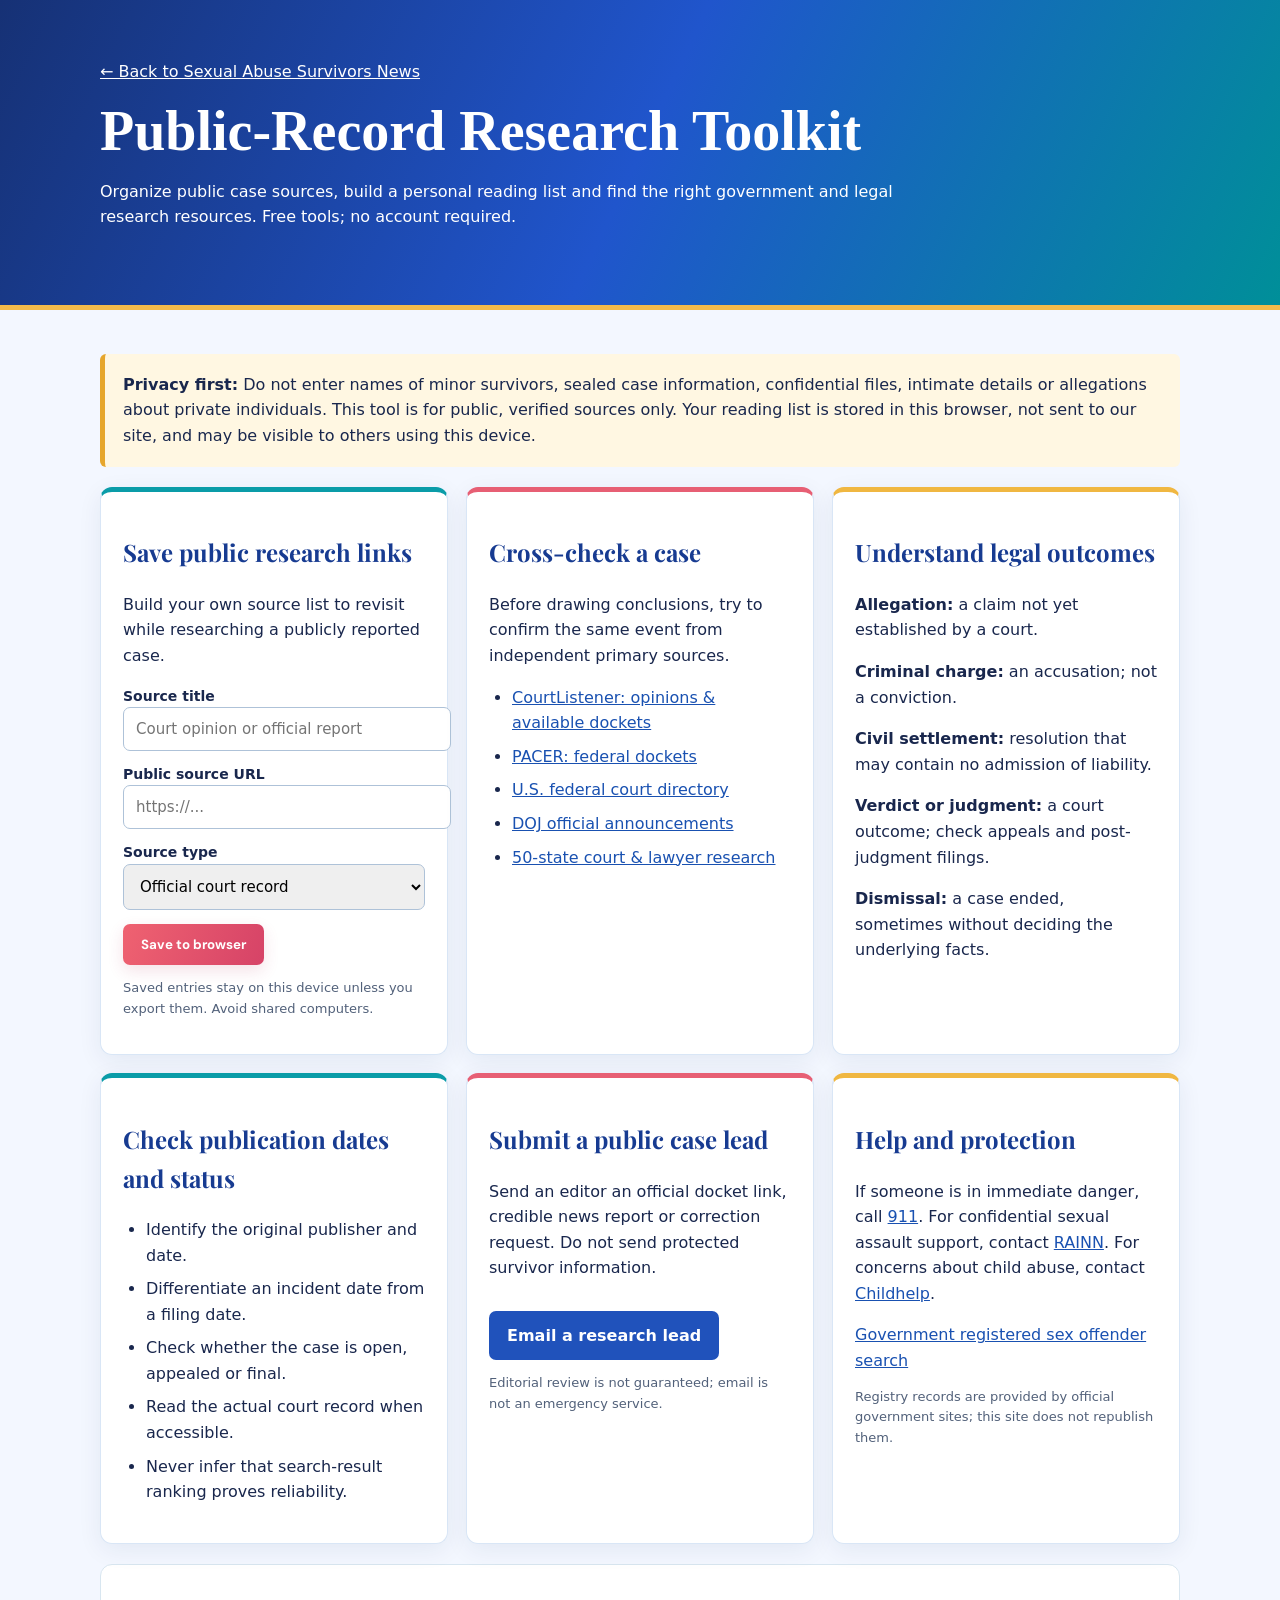
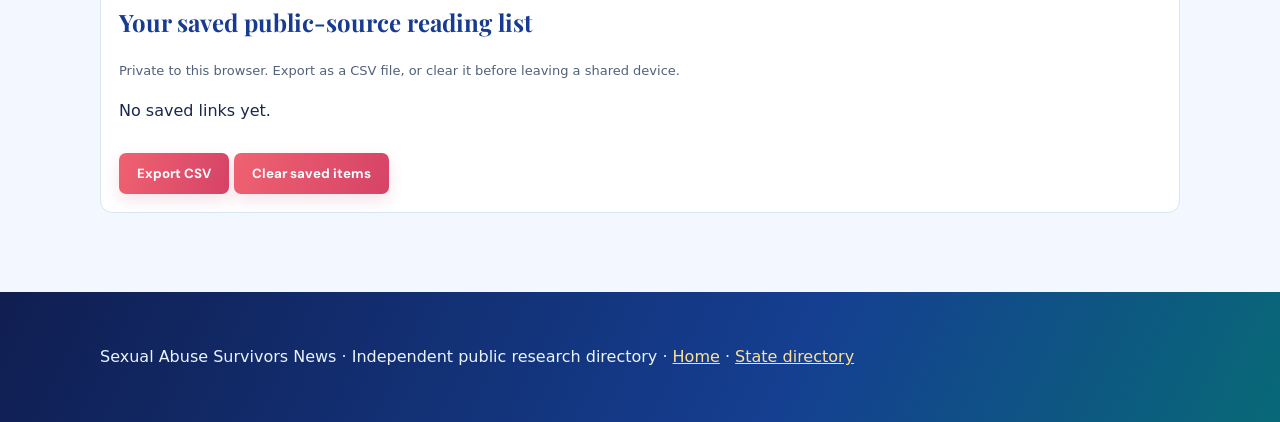
==== research-toolkit.html @ 8b26aec2 "Launch privacy-focused public-record research toolkit with browser reading list and CSV export" ====
<!doctype html><html lang="en"><head><meta charset="utf-8"><meta name="viewport" content="width=device-width,initial-scale=1"><title>Research Toolkit | Sexual Abuse Survivors News</title><meta name="description" content="Free tools for organizing public sexual abuse case research: source comparison, timeline, citations, records request guidance and responsible reporting."><link rel="canonical" href="https://lawupdates.github.io/survivor-justice-news/research-toolkit.html"><link rel="stylesheet" href="assets/editorial.css"><style>body{margin:0;background:#f3f7ff;color:#19274d;font:16px/1.6 system-ui}.shell{max-width:1080px;margin:auto;padding:24px}.banner{background:linear-gradient(115deg,#163175,#2055cc,#008f99);color:white;padding:35px 0;border-bottom:5px solid #f3ba4a}.banner a{color:white}.banner h1{font:700 clamp(2rem,5vw,3.5rem) Georgia;margin:14px 0}.intro{max-width:800px}.panels{display:grid;grid-template-columns:repeat(auto-fit,minmax(290px,1fr));gap:18px}.panel{background:white;border:1px solid #d9e6f6;border-top:5px solid #0a9ca8;padding:22px;border-radius:12px;box-shadow:0 6px 24px #13265912}.panel:nth-child(3n+2){border-top-color:#e75f74}.panel:nth-child(3n){border-top-color:#f0b741}label{display:block;font-weight:650;font-size:14px;margin-top:12px}input,select,textarea{display:block;width:100%;padding:12px;border-radius:7px;border:1px solid #aec2d8;font:15px system-ui}button,.primary{display:inline-block;margin-top:14px;padding:12px 18px;border:0;border-radius:7px;background:#2052bb;color:white;font-weight:700;cursor:pointer;text-decoration:none}button:hover{background:#0c818e}button.secondary{background:#e5edf9;color:#173b80}ul{padding-left:23px}li{margin:8px 0}.fine{font:13px/1.6 system-ui;color:#52617a}.notice{border-left:5px solid #e6a62c;background:#fff7e2;padding:18px;margin:20px 0;border-radius:6px}a{color:#1951b1}.saved{margin:20px 0;background:white;border-radius:12px;padding:18px;border:1px solid #d8e6f0}.saved-item{border-bottom:1px solid #e4e9f2;padding:12px 0;overflow-wrap:anywhere}.saved-item button{margin-left:12px}footer{background:#132b68;color:#fff;padding:28px;margin-top:35px}footer a{color:#fff}</style></head><body><header class="banner"><div class="shell"><a href="./">← Back to Sexual Abuse Survivors News</a><h1>Public-Record Research Toolkit</h1><p class="intro">Organize public case sources, build a personal reading list and find the right government and legal research resources. Free tools; no account required.</p></div></header><main class="shell"><div class="notice"><strong>Privacy first:</strong> Do not enter names of minor survivors, sealed case information, confidential files, intimate details or allegations about private individuals. This tool is for public, verified sources only. Your reading list is stored in this browser, not sent to our site, and may be visible to others using this device.</div><div class="panels"><section class="panel"><h2>Save public research links</h2><p>Build your own source list to revisit while researching a publicly reported case.</p><form id="save"><label for="title">Source title</label><input id="title" maxlength="160" required placeholder="Court opinion or official report"><label for="url">Public source URL</label><input id="url" type="url" required placeholder="https://..."><label for="kind">Source type</label><select id="kind"><option>Official court record</option><option>Government release</option><option>News reporting</option><option>Attorney directory</option><option>Advocacy resource</option><option>Other public source</option></select><button type="submit">Save to browser</button></form><p class="fine">Saved entries stay on this device unless you export them. Avoid shared computers.</p></section><section class="panel"><h2>Cross-check a case</h2><p>Before drawing conclusions, try to confirm the same event from independent primary sources.</p><ul><li><a href="https://www.courtlistener.com/" target="_blank" rel="noopener noreferrer">CourtListener: opinions & available dockets</a></li><li><a href="https://pcl.uscourts.gov/pcl/" target="_blank" rel="noopener noreferrer">PACER: federal dockets</a></li><li><a href="https://www.uscourts.gov/about-federal-courts/court-role-and-structure/court-website-links" target="_blank" rel="noopener noreferrer">U.S. federal court directory</a></li><li><a href="https://www.justice.gov/news" target="_blank" rel="noopener noreferrer">DOJ official announcements</a></li><li><a href="state-research.html">50-state court & lawyer research</a></li></ul></section><section class="panel"><h2>Understand legal outcomes</h2><p><strong>Allegation:</strong> a claim not yet established by a court.</p><p><strong>Criminal charge:</strong> an accusation; not a conviction.</p><p><strong>Civil settlement:</strong> resolution that may contain no admission of liability.</p><p><strong>Verdict or judgment:</strong> a court outcome; check appeals and post-judgment filings.</p><p><strong>Dismissal:</strong> a case ended, sometimes without deciding the underlying facts.</p></section><section class="panel"><h2>Check publication dates and status</h2><ul><li>Identify the original publisher and date.</li><li>Differentiate an incident date from a filing date.</li><li>Check whether the case is open, appealed or final.</li><li>Read the actual court record when accessible.</li><li>Never infer that search-result ranking proves reliability.</li></ul></section><section class="panel"><h2>Submit a public case lead</h2><p>Send an editor an official docket link, credible news report or correction request. Do not send protected survivor information.</p><a class="primary" href="mailto:legalpioneer@proton.me?subject=Sexual%20Abuse%20Survivors%20News%20-%20Public%20Case%20Lead&body=Public%20source%20URL%3A%0AJurisdiction%3A%0ACase%20or%20article%20title%3A%0ADetails%20to%20verify%3A">Email a research lead</a><p class="fine">Editorial review is not guaranteed; email is not an emergency service.</p></section><section class="panel"><h2>Help and protection</h2><p>If someone is in immediate danger, call <a href="tel:911">911</a>. For confidential sexual assault support, contact <a href="https://hotline.rainn.org/">RAINN</a>. For concerns about child abuse, contact <a href="https://childhelphotline.org/">Childhelp</a>.</p><a href="state-research.html#registry">Government registered sex offender search</a><p class="fine">Registry records are provided by official government sites; this site does not republish them.</p></section></div><section class="saved"><h2>Your saved public-source reading list</h2><p class="fine">Private to this browser. Export as a CSV file, or clear it before leaving a shared device.</p><div id="items" aria-live="polite"></div><button type="button" id="export">Export CSV</button> <button type="button" class="secondary" id="clear">Clear saved items</button></section></main><footer><div class="shell">Sexual Abuse Survivors News · Independent public research directory · <a href="./">Home</a> · <a href="state-research.html">State directory</a></div></footer><script>
(()=>{'use strict';const KEY='sasn-public-research-v1';let records=[];try{const v=JSON.parse(localStorage.getItem(KEY)||'[]');if(Array.isArray(v))records=v.filter(x=>x&&typeof x.title==='string'&&typeof x.url==='string').slice(0,200)}catch(e){}const by=id=>document.getElementById(id);function persist(){try{localStorage.setItem(KEY,JSON.stringify(records))}catch(e){alert('This browser could not store your reading list.')}}function draw(){by('items').replaceChildren();if(!records.length){const p=document.createElement('p');p.textContent='No saved links yet.';by('items').append(p);return}records.forEach((r,i)=>{const d=document.createElement('div');d.className='saved-item';const a=document.createElement('a');a.href=r.url;a.rel='noopener noreferrer';a.target='_blank';a.textContent=r.title;const small=document.createElement('span');small.className='fine';small.textContent=' · '+r.kind;const del=document.createElement('button');del.type='button';del.className='secondary';del.textContent='Remove';del.onclick=()=>{records.splice(i,1);persist();draw()};d.append(a,small,del);by('items').append(d)})}by('save').addEventListener('submit',e=>{e.preventDefault();const title=by('title').value.trim(),url=by('url').value.trim(),kind=by('kind').value;let parsed;try{parsed=new URL(url)}catch(e){alert('Enter a valid source URL.');return}if(parsed.protocol!=='https:'){alert('Only HTTPS source links are accepted.');return}records.unshift({title,url:parsed.href,kind});records=records.slice(0,200);persist();draw();by('save').reset()});by('clear').onclick=()=>{if(confirm('Erase your saved reading list from this browser?')){records=[];persist();draw()}};by('export').onclick=()=>{const q=s=>'"'+String(s).replaceAll('"','""')+'"';const csv=['Title,URL,Type',...records.map(x=>[x.title,x.url,x.kind].map(q).join(','))].join('\r\n');const blob=new Blob([csv],{type:'text/csv;charset=utf-8'});const u=URL.createObjectURL(blob),a=document.createElement('a');a.href=u;a.download='public-source-research.csv';a.click();setTimeout(()=>URL.revokeObjectURL(u),1000)};draw()})();
</script></body></html>
---- assets/editorial.css ----
@import url('https://fonts.googleapis.com/css2?family=DM+Sans:wght@400;500;600;700;800&family=Playfair+Display:wght@500;600;700;800&display=swap');
:root{--ink:#16233b;--navy:#0b1a2d;--copper:#d1a467;--cream:#fbf8f2;--stroke:#dce3e8}html{scroll-behavior:smooth}body{background:var(--cream);color:var(--ink)}.top{background:var(--navy);border-bottom:1px solid #ffffff25}.brand,.hero h1,h2,h3{font-family:"Playfair Display",Georgia,serif}.brand{font-size:26px}.nav a{letter-spacing:.2px}.nav a:hover{color:#e7c48e}.hero{position:relative;overflow:hidden;background:radial-gradient(ellipse at 80% 15%,#314e6b 0%,transparent 48%),linear-gradient(115deg,#091b32,#16314b 73%,#203b4c);padding:86px 20px 78px}.hero:after{content:"";position:absolute;right:-110px;bottom:-220px;width:450px;height:450px;border:1px solid #dfc08d3a;border-radius:50%;box-shadow:0 0 0 65px #dfc08d09,0 0 0 135px #dfc08d08;pointer-events:none}.hero .wrap{position:relative;z-index:1}.hero h1{font-size:clamp(40px,6vw,70px);letter-spacing:-1.8px;max-width:870px;line-height:1.09}.hero p{font-family:"DM Sans",system-ui;font-size:16px}.tag{font-family:"DM Sans",system-ui;color:#efca8e;font-weight:800}.searchbox{border:1px solid #f0e8dc;border-radius:14px;box-shadow:0 20px 45px #060f1d59;max-width:990px}.searchbox input,.searchbox select{background:#fafbfc}.searchbox input:focus,.searchbox select:focus{outline:3px solid #d1a46780}.searchbox button,button{background:#bd8a4a;font-family:"DM Sans",system-ui}.searchbox button:hover,button:hover{background:#a36d35}main{padding-top:58px}.card{border-radius:13px;transition:transform .15s,box-shadow .15s}.card:hover{transform:translateY(-2px);box-shadow:0 12px 35px #12223c18}.card h3{font-size:21px}.card p,.muted,.linkgrid a,.result p,.note{font-family:"DM Sans",system-ui}.accent{background:#bd8a4a}.linkgrid a{border-radius:11px;transition:background .2s}.linkgrid a:hover{background:#eef3f7}.section{margin-bottom:70px}.stat-row{display:grid;grid-template-columns:repeat(4,1fr);gap:14px;margin:0 0 50px}.stat{background:#fff;padding:20px 24px;border-radius:12px;border:1px solid var(--stroke)}.stat strong{font:700 31px "Playfair Display",Georgia,serif;display:block;color:#183654}.stat span{font:12px "DM Sans",sans-serif;color:#657183;letter-spacing:.6px;text-transform:uppercase}.enhanced-tools{display:flex;gap:10px;flex-wrap:wrap;align-items:center;margin:20px 0}.enhanced-tools button{font-size:13px;padding:10px 16px;border-radius:30px}.enhanced-tools button[aria-pressed=true]{background:#142d4b}.news-meta{font:11px "DM Sans",sans-serif;letter-spacing:.7px;color:#835d31;text-transform:uppercase;margin-bottom:7px}.news-grid{display:grid;grid-template-columns:repeat(2,1fr);gap:12px}.news-grid .result{border:1px solid var(--stroke);background:#fff;border-radius:11px;padding:19px}.news-grid .result a{font:700 18px/1.45 "Playfair Display",Georgia,serif;color:#162b45;text-decoration:none}.news-grid .result a:hover{text-decoration:underline}.micro{font:13px/1.6 "DM Sans",system-ui;color:#617083}.photo-strip{display:grid;grid-template-columns:repeat(3,1fr);gap:15px;margin-top:20px}.photo-tile{position:relative;min-height:230px;border-radius:13px;overflow:hidden;background:linear-gradient(135deg,#193450,#4e6d7e);display:flex;flex-direction:column;justify-content:end;padding:20px;color:#fff}.photo-tile:nth-child(2){background:linear-gradient(135deg,#3c4f69,#7b8b92)}.photo-tile:nth-child(3){background:linear-gradient(135deg,#41515a,#9e8a66)}.photo-tile:before{content:"";position:absolute;inset:0;opacity:.16;background:repeating-linear-gradient(120deg,transparent 0 34px,#fff 35px,#fff 36px)}.photo-tile strong,.photo-tile span{position:relative}.photo-tile strong{font:700 24px "Playfair Display",Georgia}.photo-tile span{font:13px "DM Sans",sans-serif;margin-top:8px}.photo-tile a{position:absolute;inset:0}.photo-tile a:focus{outline:3px solid #d1a467;outline-offset:-3px}#updated-note{display:inline-flex;align-items:center;gap:8px;border-radius:25px;background:#e8f0e9;color:#42614a;font:12px "DM Sans",sans-serif;padding:7px 11px;margin-top:10px}@media(max-width:780px){.hero{padding:56px 20px}.stat-row{grid-template-columns:repeat(2,1fr)}.photo-strip,.news-grid{grid-template-columns:1fr}}@media(max-width:460px){.stat-row{grid-template-columns:1fr 1fr}.stat{padding:14px}.stat strong{font-size:26px}}

/* Vibrant editorial refresh — October 2026 */
:root{--ink:#14234b;--royal:#244bd1;--teal:#078e98;--coral:#ee6570;--gold:#f3b844;--mist:#f4f8fc}
body{background:var(--mist);color:var(--ink)}
.top{background:linear-gradient(110deg,#13265c 0%,#214ac9 58%,#047f92 100%)!important;border-bottom:5px solid #f3b844}
.brand{color:#fff!important;text-shadow:0 1px 3px #071e4d44}
.brand small{color:#ffe29b!important}
.nav a{color:#fff!important;opacity:.95}.nav a:hover{color:#ffe29b!important;opacity:1}
.hero{background:linear-gradient(125deg,#18347f 0%,#2254d0 52%,#068d98 100%)!important;position:relative}
.hero h1{color:#fff!important;text-shadow:0 2px 12px #071a4845}
.hero .tag{color:#ffe397!important}
.searchbox{border:2px solid #a6e7e8;box-shadow:0 16px 42px #03184730!important}
button,.cta{background:linear-gradient(110deg,#ef6271,#d64367)!important;color:white!important;border:0!important;box-shadow:0 6px 16px #b7315c24;transition:filter .18s,transform .18s}
button:hover,.cta:hover{filter:brightness(1.1);transform:translateY(-1px)}
a{color:#164cbd}a:hover{color:#007c88}
h2{color:#173b91!important}
.accent{width:68px!important;height:5px!important;border-radius:5px;background:linear-gradient(90deg,#ef6570,#f5c24e,#0ca1ab)!important}
.card{border:1px solid #dbe6f5!important;border-top:4px solid #0aa0ad!important;background:#fff!important;box-shadow:0 9px 26px #182e6412!important;transition:transform .18s,box-shadow .18s}
.card:nth-child(3n+2){border-top-color:#ef6570!important}.card:nth-child(3n){border-top-color:#f0b740!important}
.card:hover{transform:translateY(-3px);box-shadow:0 16px 33px #153a7b25!important}
.pill{background:#def7f5!important;color:#066774!important;font-weight:700}
.linkgrid a{border-left:4px solid #069caa!important;box-shadow:0 5px 18px #172b5610!important}
.help-alert{background:#fff0e7!important;border:2px solid #e86e58!important}
.note{background:#fff8e9!important;border-left-color:#ef6570!important}
.price{color:#1745ad!important}
footer{background:linear-gradient(115deg,#101e51,#153f91 62%,#086977)!important;color:#eaf3ff!important}
footer a{color:#ffe09a!important}
@media(max-width:780px){.nav{gap:12px}.hero{padding:42px 20px}.card{min-height:0}}
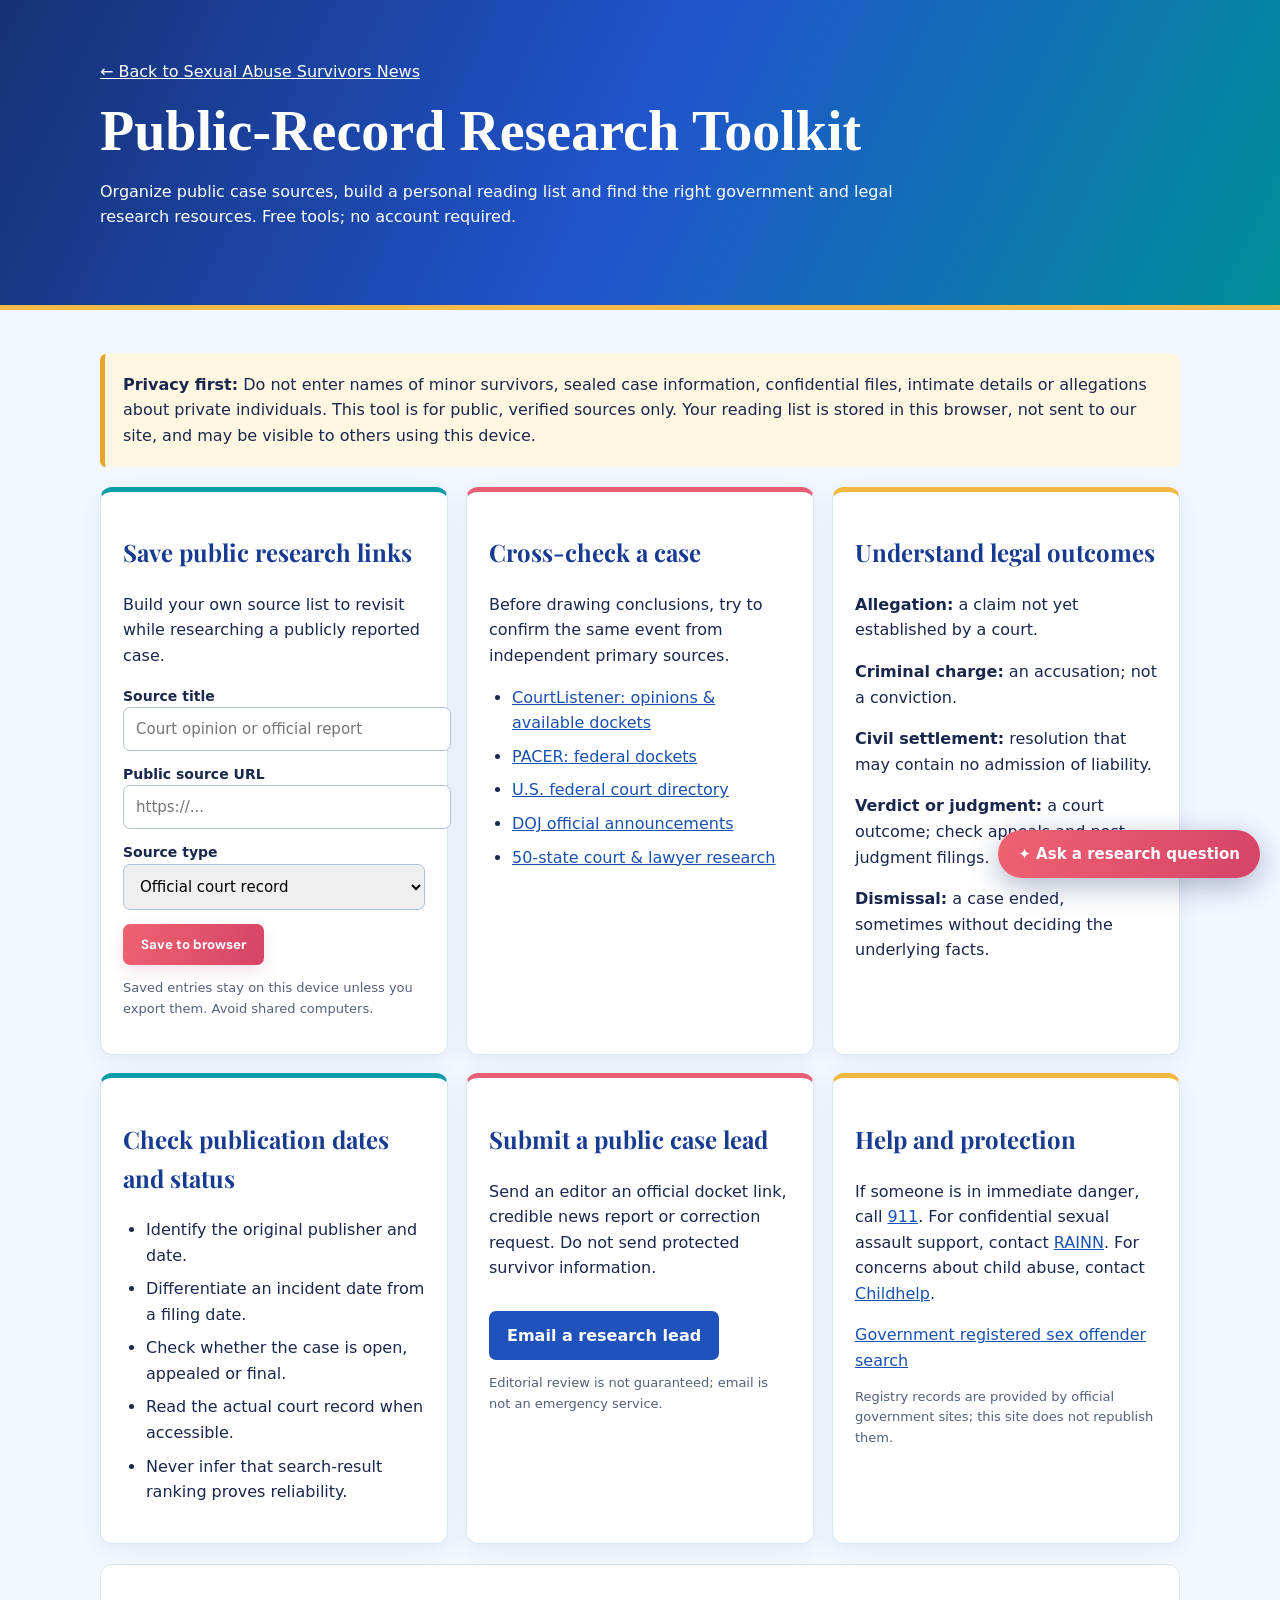
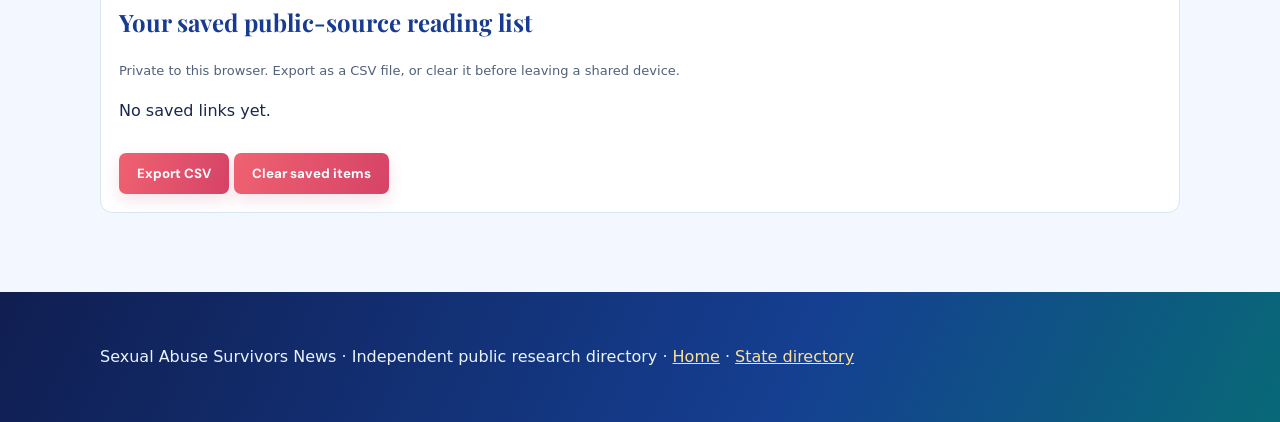
==== commit 824d7da2: "Enable free research chat widget on research-toolkit.html" ====
--- a/research-toolkit.html
+++ b/research-toolkit.html
@@ -1,3 +1,3 @@
 <!doctype html><html lang="en"><head><meta charset="utf-8"><meta name="viewport" content="width=device-width,initial-scale=1"><title>Research Toolkit | Sexual Abuse Survivors News</title><meta name="description" content="Free tools for organizing public sexual abuse case research: source comparison, timeline, citations, records request guidance and responsible reporting."><link rel="canonical" href="https://lawupdates.github.io/survivor-justice-news/research-toolkit.html"><link rel="stylesheet" href="assets/editorial.css"><style>body{margin:0;background:#f3f7ff;color:#19274d;font:16px/1.6 system-ui}.shell{max-width:1080px;margin:auto;padding:24px}.banner{background:linear-gradient(115deg,#163175,#2055cc,#008f99);color:white;padding:35px 0;border-bottom:5px solid #f3ba4a}.banner a{color:white}.banner h1{font:700 clamp(2rem,5vw,3.5rem) Georgia;margin:14px 0}.intro{max-width:800px}.panels{display:grid;grid-template-columns:repeat(auto-fit,minmax(290px,1fr));gap:18px}.panel{background:white;border:1px solid #d9e6f6;border-top:5px solid #0a9ca8;padding:22px;border-radius:12px;box-shadow:0 6px 24px #13265912}.panel:nth-child(3n+2){border-top-color:#e75f74}.panel:nth-child(3n){border-top-color:#f0b741}label{display:block;font-weight:650;font-size:14px;margin-top:12px}input,select,textarea{display:block;width:100%;padding:12px;border-radius:7px;border:1px solid #aec2d8;font:15px system-ui}button,.primary{display:inline-block;margin-top:14px;padding:12px 18px;border:0;border-radius:7px;background:#2052bb;color:white;font-weight:700;cursor:pointer;text-decoration:none}button:hover{background:#0c818e}button.secondary{background:#e5edf9;color:#173b80}ul{padding-left:23px}li{margin:8px 0}.fine{font:13px/1.6 system-ui;color:#52617a}.notice{border-left:5px solid #e6a62c;background:#fff7e2;padding:18px;margin:20px 0;border-radius:6px}a{color:#1951b1}.saved{margin:20px 0;background:white;border-radius:12px;padding:18px;border:1px solid #d8e6f0}.saved-item{border-bottom:1px solid #e4e9f2;padding:12px 0;overflow-wrap:anywhere}.saved-item button{margin-left:12px}footer{background:#132b68;color:#fff;padding:28px;margin-top:35px}footer a{color:#fff}</style></head><body><header class="banner"><div class="shell"><a href="./">← Back to Sexual Abuse Survivors News</a><h1>Public-Record Research Toolkit</h1><p class="intro">Organize public case sources, build a personal reading list and find the right government and legal research resources. Free tools; no account required.</p></div></header><main class="shell"><div class="notice"><strong>Privacy first:</strong> Do not enter names of minor survivors, sealed case information, confidential files, intimate details or allegations about private individuals. This tool is for public, verified sources only. Your reading list is stored in this browser, not sent to our site, and may be visible to others using this device.</div><div class="panels"><section class="panel"><h2>Save public research links</h2><p>Build your own source list to revisit while researching a publicly reported case.</p><form id="save"><label for="title">Source title</label><input id="title" maxlength="160" required placeholder="Court opinion or official report"><label for="url">Public source URL</label><input id="url" type="url" required placeholder="https://..."><label for="kind">Source type</label><select id="kind"><option>Official court record</option><option>Government release</option><option>News reporting</option><option>Attorney directory</option><option>Advocacy resource</option><option>Other public source</option></select><button type="submit">Save to browser</button></form><p class="fine">Saved entries stay on this device unless you export them. Avoid shared computers.</p></section><section class="panel"><h2>Cross-check a case</h2><p>Before drawing conclusions, try to confirm the same event from independent primary sources.</p><ul><li><a href="https://www.courtlistener.com/" target="_blank" rel="noopener noreferrer">CourtListener: opinions & available dockets</a></li><li><a href="https://pcl.uscourts.gov/pcl/" target="_blank" rel="noopener noreferrer">PACER: federal dockets</a></li><li><a href="https://www.uscourts.gov/about-federal-courts/court-role-and-structure/court-website-links" target="_blank" rel="noopener noreferrer">U.S. federal court directory</a></li><li><a href="https://www.justice.gov/news" target="_blank" rel="noopener noreferrer">DOJ official announcements</a></li><li><a href="state-research.html">50-state court & lawyer research</a></li></ul></section><section class="panel"><h2>Understand legal outcomes</h2><p><strong>Allegation:</strong> a claim not yet established by a court.</p><p><strong>Criminal charge:</strong> an accusation; not a conviction.</p><p><strong>Civil settlement:</strong> resolution that may contain no admission of liability.</p><p><strong>Verdict or judgment:</strong> a court outcome; check appeals and post-judgment filings.</p><p><strong>Dismissal:</strong> a case ended, sometimes without deciding the underlying facts.</p></section><section class="panel"><h2>Check publication dates and status</h2><ul><li>Identify the original publisher and date.</li><li>Differentiate an incident date from a filing date.</li><li>Check whether the case is open, appealed or final.</li><li>Read the actual court record when accessible.</li><li>Never infer that search-result ranking proves reliability.</li></ul></section><section class="panel"><h2>Submit a public case lead</h2><p>Send an editor an official docket link, credible news report or correction request. Do not send protected survivor information.</p><a class="primary" href="mailto:legalpioneer@proton.me?subject=Sexual%20Abuse%20Survivors%20News%20-%20Public%20Case%20Lead&body=Public%20source%20URL%3A%0AJurisdiction%3A%0ACase%20or%20article%20title%3A%0ADetails%20to%20verify%3A">Email a research lead</a><p class="fine">Editorial review is not guaranteed; email is not an emergency service.</p></section><section class="panel"><h2>Help and protection</h2><p>If someone is in immediate danger, call <a href="tel:911">911</a>. For confidential sexual assault support, contact <a href="https://hotline.rainn.org/">RAINN</a>. For concerns about child abuse, contact <a href="https://childhelphotline.org/">Childhelp</a>.</p><a href="state-research.html#registry">Government registered sex offender search</a><p class="fine">Registry records are provided by official government sites; this site does not republish them.</p></section></div><section class="saved"><h2>Your saved public-source reading list</h2><p class="fine">Private to this browser. Export as a CSV file, or clear it before leaving a shared device.</p><div id="items" aria-live="polite"></div><button type="button" id="export">Export CSV</button> <button type="button" class="secondary" id="clear">Clear saved items</button></section></main><footer><div class="shell">Sexual Abuse Survivors News · Independent public research directory · <a href="./">Home</a> · <a href="state-research.html">State directory</a></div></footer><script>
 (()=>{'use strict';const KEY='sasn-public-research-v1';let records=[];try{const v=JSON.parse(localStorage.getItem(KEY)||'[]');if(Array.isArray(v))records=v.filter(x=>x&&typeof x.title==='string'&&typeof x.url==='string').slice(0,200)}catch(e){}const by=id=>document.getElementById(id);function persist(){try{localStorage.setItem(KEY,JSON.stringify(records))}catch(e){alert('This browser could not store your reading list.')}}function draw(){by('items').replaceChildren();if(!records.length){const p=document.createElement('p');p.textContent='No saved links yet.';by('items').append(p);return}records.forEach((r,i)=>{const d=document.createElement('div');d.className='saved-item';const a=document.createElement('a');a.href=r.url;a.rel='noopener noreferrer';a.target='_blank';a.textContent=r.title;const small=document.createElement('span');small.className='fine';small.textContent=' · '+r.kind;const del=document.createElement('button');del.type='button';del.className='secondary';del.textContent='Remove';del.onclick=()=>{records.splice(i,1);persist();draw()};d.append(a,small,del);by('items').append(d)})}by('save').addEventListener('submit',e=>{e.preventDefault();const title=by('title').value.trim(),url=by('url').value.trim(),kind=by('kind').value;let parsed;try{parsed=new URL(url)}catch(e){alert('Enter a valid source URL.');return}if(parsed.protocol!=='https:'){alert('Only HTTPS source links are accepted.');return}records.unshift({title,url:parsed.href,kind});records=records.slice(0,200);persist();draw();by('save').reset()});by('clear').onclick=()=>{if(confirm('Erase your saved reading list from this browser?')){records=[];persist();draw()}};by('export').onclick=()=>{const q=s=>'"'+String(s).replaceAll('"','""')+'"';const csv=['Title,URL,Type',...records.map(x=>[x.title,x.url,x.kind].map(q).join(','))].join('\r\n');const blob=new Blob([csv],{type:'text/csv;charset=utf-8'});const u=URL.createObjectURL(blob),a=document.createElement('a');a.href=u;a.download='public-source-research.csv';a.click();setTimeout(()=>URL.revokeObjectURL(u),1000)};draw()})();
-</script></body></html>+</script><script src="assets/research-chat.js" defer></script></body></html>
